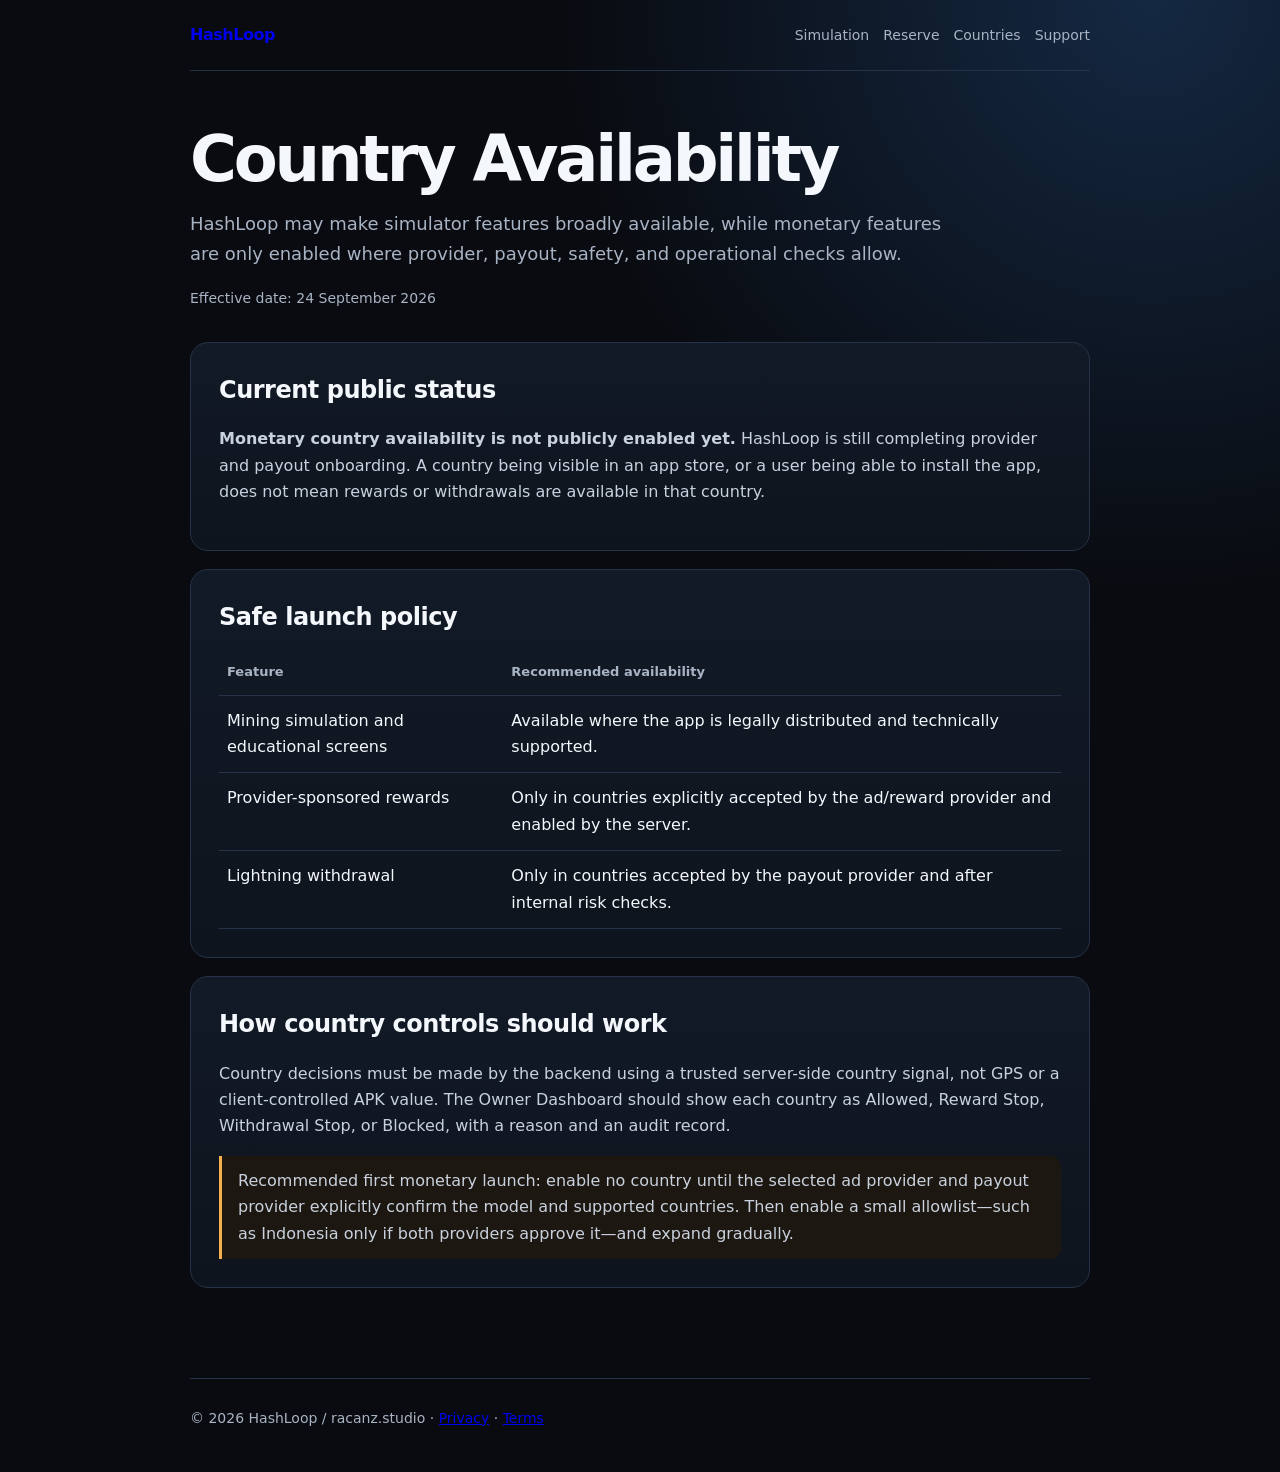
==== country-availability/index.html @ 70f9e94f "docs: add HashLoop public country-availability/index.html" ====
<!doctype html><html lang="en"><head><meta charset="utf-8"><meta name="viewport" content="width=device-width, initial-scale=1"><meta name="description" content="HashLoop may make simulator features broadly available, while monetary features are only enabled where provider, payout, safety, and operational checks allow."><title>Country Availability — HashLoop</title><link rel="stylesheet" href="/assets/site.css"></head><body><div class="wrap"><nav class="nav"><a class="brand" href="/">HashLoop</a><div class="links"><a href="/mining-simulation/">Simulation</a><a href="/reward-reserve/">Reserve</a><a href="/country-availability/">Countries</a><a href="/support/">Support</a></div></nav><main><h1>Country Availability</h1><p class="lead">HashLoop may make simulator features broadly available, while monetary features are only enabled where provider, payout, safety, and operational checks allow.</p><div class="updated">Effective date: 24 September 2026</div><div class="box"><h2>Current public status</h2><p><strong>Monetary country availability is not publicly enabled yet.</strong> HashLoop is still completing provider and payout onboarding. A country being visible in an app store, or a user being able to install the app, does not mean rewards or withdrawals are available in that country.</p></div><div class="box"><h2>Safe launch policy</h2><table class="table"><thead><tr><th>Feature</th><th>Recommended availability</th></tr></thead><tbody><tr><td>Mining simulation and educational screens</td><td>Available where the app is legally distributed and technically supported.</td></tr><tr><td>Provider-sponsored rewards</td><td>Only in countries explicitly accepted by the ad/reward provider and enabled by the server.</td></tr><tr><td>Lightning withdrawal</td><td>Only in countries accepted by the payout provider and after internal risk checks.</td></tr></tbody></table></div><div class="box"><h2>How country controls should work</h2><p>Country decisions must be made by the backend using a trusted server-side country signal, not GPS or a client-controlled APK value. The Owner Dashboard should show each country as Allowed, Reward Stop, Withdrawal Stop, or Blocked, with a reason and an audit record.</p><div class="note warn">Recommended first monetary launch: enable no country until the selected ad provider and payout provider explicitly confirm the model and supported countries. Then enable a small allowlist—such as Indonesia only if both providers approve it—and expand gradually.</div></div></main><footer>© 2026 HashLoop / racanz.studio · <a href="/privacy/">Privacy</a> · <a href="/terms/">Terms</a></footer></div></body></html>
---- assets/site.css ----
:root{--bg:#090b10;--card:#111621;--line:#263247;--text:#f4f7fb;--muted:#a8b3c4;--accent:#8ee6c4;--blue:#7db7ff;--max:900px}*{box-sizing:border-box}html{scroll-behavior:smooth}body{margin:0;font-family:Inter,ui-sans-serif,system-ui,-apple-system,BlinkMacSystemFont,"Segoe UI",sans-serif;background:radial-gradient(circle at 90% 0,#142842 0,transparent 32%),var(--bg);color:var(--text);line-height:1.65}.wrap{width:min(calc(100% - 32px),var(--max));margin:auto}.nav{display:flex;justify-content:space-between;align-items:center;padding:22px 0;border-bottom:1px solid var(--line);gap:16px}.brand{text-decoration:none;font-weight:800;letter-spacing:-.03em}.links{display:flex;gap:14px;flex-wrap:wrap}.links a,.back{color:var(--muted);text-decoration:none;font-size:14px}.links a:hover,.back:hover{color:var(--accent)}main{padding:56px 0 72px}h1{font-size:clamp(38px,7vw,64px);letter-spacing:-.05em;line-height:1;margin:0 0 14px}.lead{font-size:18px;color:var(--muted);max-width:760px}.updated{color:var(--muted);font-size:14px;margin:18px 0 32px}.box{background:linear-gradient(180deg,#121a27,#0e141d);border:1px solid var(--line);border-radius:18px;padding:28px;margin:18px 0}.box h2{margin:0 0 12px;letter-spacing:-.02em}.box h3{margin:24px 0 8px}.box p,.box li{color:#c8d1dd}.note{border-left:3px solid var(--accent);padding:12px 16px;background:#0d181c;color:#c8d1dd;border-radius:0 10px 10px 0}.warn{border-left-color:#f4b04f;background:#1c1710}.pill{display:inline-block;border:1px solid #315144;color:var(--accent);border-radius:999px;padding:5px 10px;font-size:12px;font-weight:700}.btn{display:inline-block;padding:12px 16px;border-radius:11px;text-decoration:none;font-weight:700;background:var(--text);color:#090b10;margin:10px 8px 0 0}.btn.secondary{background:#101824;color:var(--text);border:1px solid var(--line)}footer{border-top:1px solid var(--line);padding:28px 0 42px;color:var(--muted);font-size:14px}.table{width:100%;border-collapse:collapse}.table th,.table td{text-align:left;border-bottom:1px solid var(--line);padding:12px 8px;vertical-align:top}.table th{color:var(--muted);font-size:13px}@media(max-width:640px){.nav{align-items:flex-start;flex-direction:column}.box{padding:22px}.wrap{width:min(calc(100% - 26px),var(--max))}}
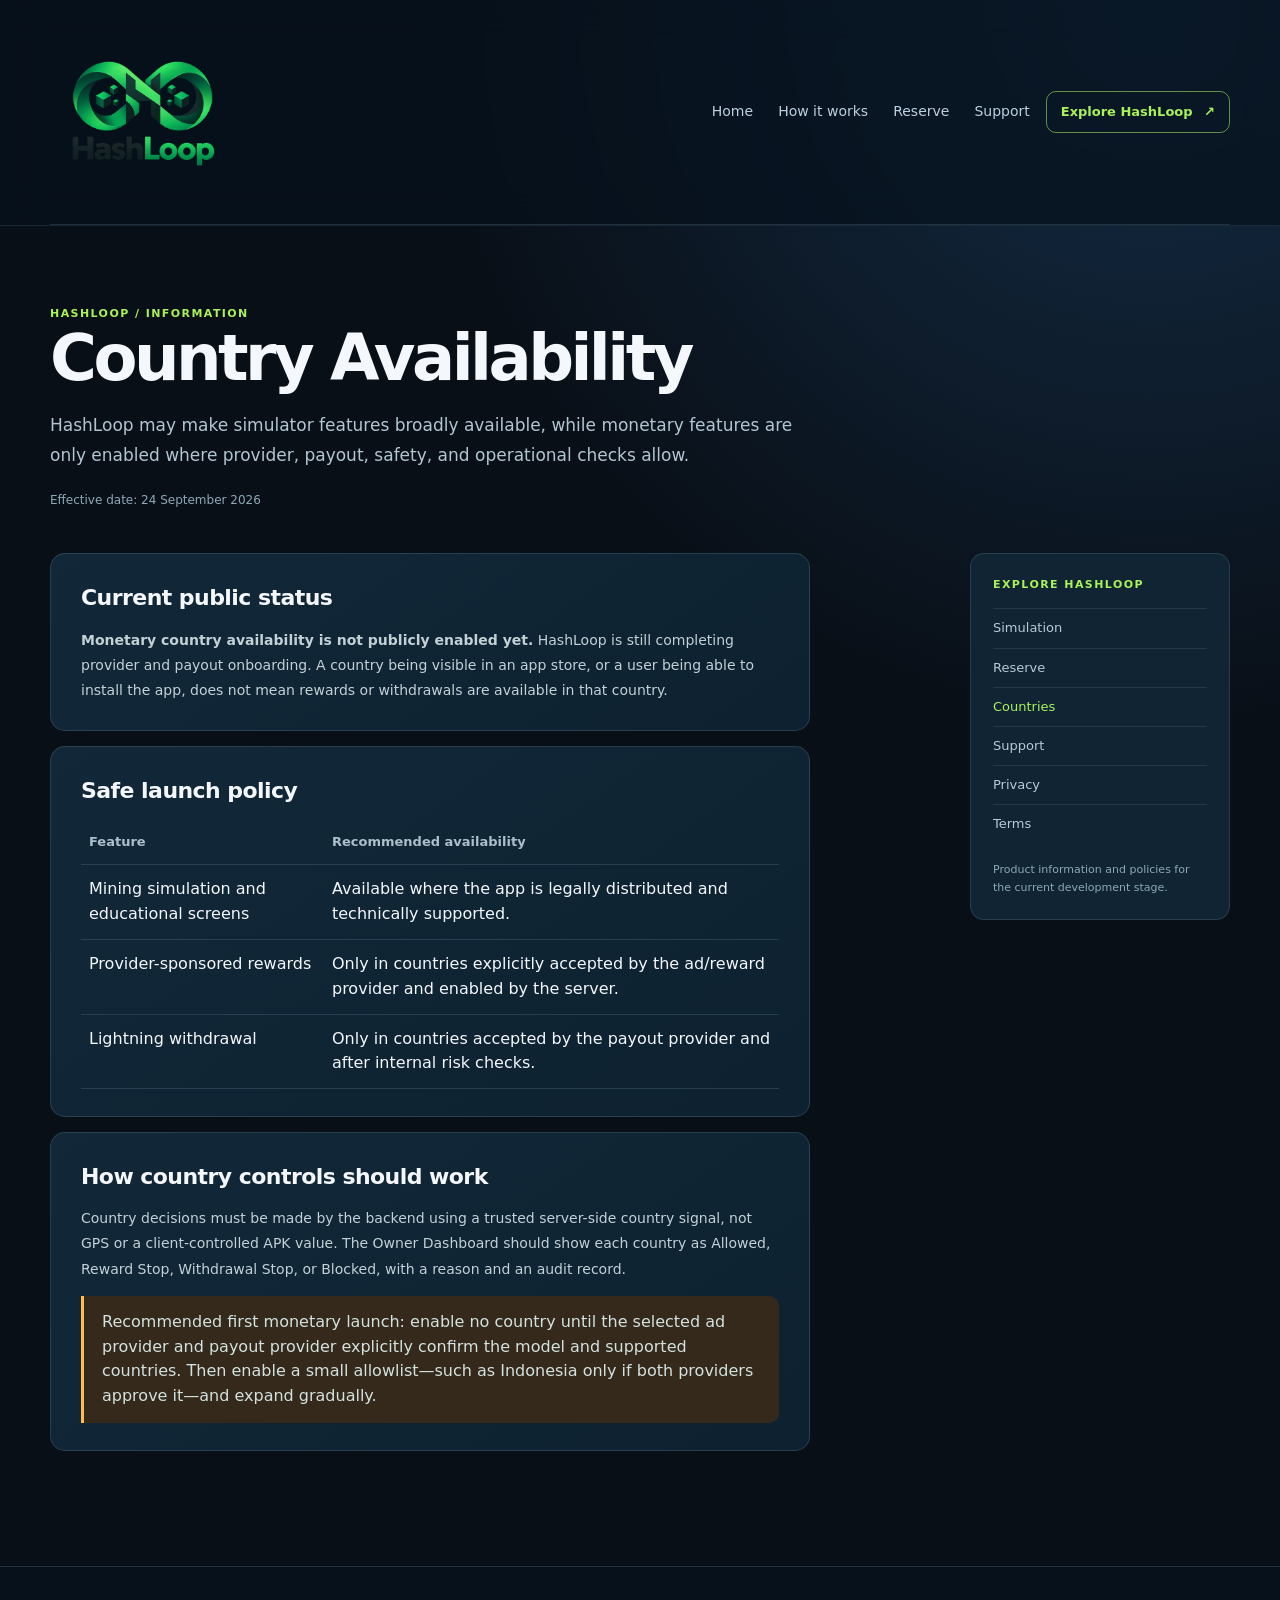
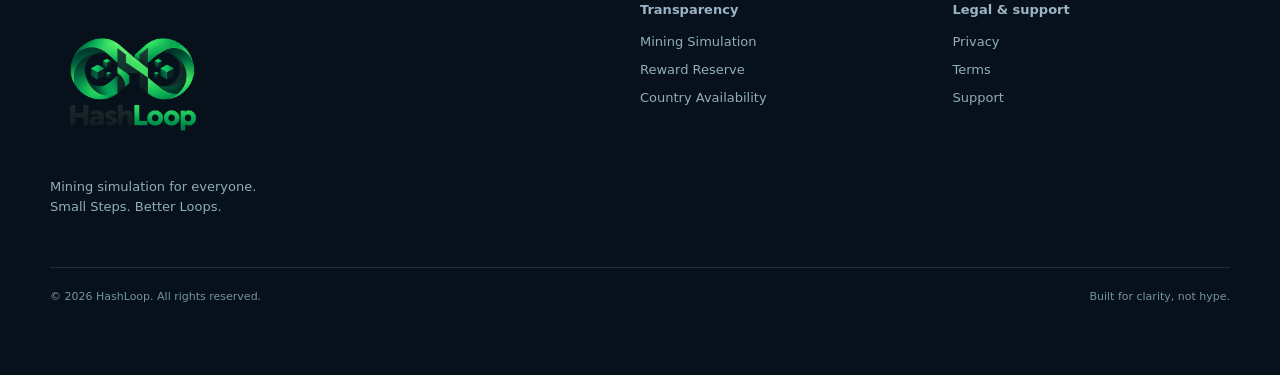
==== commit b59c4790: "Align Country Availability with HashLoop site design" ====
--- a/country-availability/index.html
+++ b/country-availability/index.html
@@ -1 +1,10 @@
-<!doctype html><html lang="en"><head><meta charset="utf-8"><meta name="viewport" content="width=device-width, initial-scale=1"><meta name="description" content="HashLoop may make simulator features broadly available, while monetary features are only enabled where provider, payout, safety, and operational checks allow."><title>Country Availability — HashLoop</title><link rel="stylesheet" href="/assets/site.css"></head><body><div class="wrap"><nav class="nav"><a class="brand" href="/">HashLoop</a><div class="links"><a href="/mining-simulation/">Simulation</a><a href="/reward-reserve/">Reserve</a><a href="/country-availability/">Countries</a><a href="/support/">Support</a></div></nav><main><h1>Country Availability</h1><p class="lead">HashLoop may make simulator features broadly available, while monetary features are only enabled where provider, payout, safety, and operational checks allow.</p><div class="updated">Effective date: 24 September 2026</div><div class="box"><h2>Current public status</h2><p><strong>Monetary country availability is not publicly enabled yet.</strong> HashLoop is still completing provider and payout onboarding. A country being visible in an app store, or a user being able to install the app, does not mean rewards or withdrawals are available in that country.</p></div><div class="box"><h2>Safe launch policy</h2><table class="table"><thead><tr><th>Feature</th><th>Recommended availability</th></tr></thead><tbody><tr><td>Mining simulation and educational screens</td><td>Available where the app is legally distributed and technically supported.</td></tr><tr><td>Provider-sponsored rewards</td><td>Only in countries explicitly accepted by the ad/reward provider and enabled by the server.</td></tr><tr><td>Lightning withdrawal</td><td>Only in countries accepted by the payout provider and after internal risk checks.</td></tr></tbody></table></div><div class="box"><h2>How country controls should work</h2><p>Country decisions must be made by the backend using a trusted server-side country signal, not GPS or a client-controlled APK value. The Owner Dashboard should show each country as Allowed, Reward Stop, Withdrawal Stop, or Blocked, with a reason and an audit record.</p><div class="note warn">Recommended first monetary launch: enable no country until the selected ad provider and payout provider explicitly confirm the model and supported countries. Then enable a small allowlist—such as Indonesia only if both providers approve it—and expand gradually.</div></div></main><footer>© 2026 HashLoop / racanz.studio · <a href="/privacy/">Privacy</a> · <a href="/terms/">Terms</a></footer></div></body></html>+<!doctype html><html lang="en"><head><meta charset="utf-8"><meta name="viewport" content="width=device-width, initial-scale=1"><meta name="description" content="HashLoop may make simulator features broadly available, while monetary features are only enabled where provider, payout, safety, and operational checks allow."><title>Country Availability — HashLoop</title><link rel="stylesheet" href="/assets/site.css"></head><body class="docs">
+ <header class="site-header"><div class="shell nav">
+ <a class="brand brand-logo" href="/" aria-label="HashLoop home"><img src="/assets/hashloop_logo.webp" alt="HashLoop"></a>
+ <nav class="nav-links" aria-label="Main navigation"><a href="/">Home</a><a href="/mining-simulation/">How it works</a><a href="/reward-reserve/">Reserve</a><a href="/support/">Support</a></nav>
+ <a class="nav-cta" href="/">Explore HashLoop <span aria-hidden="true">↗</span></a>
+ </div></header>
+ <main class="shell doc-main"><div class="doc-header"><span class="kicker">HASHLOOP / INFORMATION</span><h1>Country Availability</h1><p class="lead">HashLoop may make simulator features broadly available, while monetary features are only enabled where provider, payout, safety, and operational checks allow.</p><div class="updated">Effective date: 24 September 2026</div></div>
+ <div class="doc-grid"><div class="doc-content"><div class="box"><h2>Current public status</h2><p><strong>Monetary country availability is not publicly enabled yet.</strong> HashLoop is still completing provider and payout onboarding. A country being visible in an app store, or a user being able to install the app, does not mean rewards or withdrawals are available in that country.</p></div><div class="box"><h2>Safe launch policy</h2><table class="table"><thead><tr><th>Feature</th><th>Recommended availability</th></tr></thead><tbody><tr><td>Mining simulation and educational screens</td><td>Available where the app is legally distributed and technically supported.</td></tr><tr><td>Provider-sponsored rewards</td><td>Only in countries explicitly accepted by the ad/reward provider and enabled by the server.</td></tr><tr><td>Lightning withdrawal</td><td>Only in countries accepted by the payout provider and after internal risk checks.</td></tr></tbody></table></div><div class="box"><h2>How country controls should work</h2><p>Country decisions must be made by the backend using a trusted server-side country signal, not GPS or a client-controlled APK value. The Owner Dashboard should show each country as Allowed, Reward Stop, Withdrawal Stop, or Blocked, with a reason and an audit record.</p><div class="note warn">Recommended first monetary launch: enable no country until the selected ad provider and payout provider explicitly confirm the model and supported countries. Then enable a small allowlist—such as Indonesia only if both providers approve it—and expand gradually.</div></div></div><aside class="doc-aside"><b>EXPLORE HASHLOOP</b><a href="/mining-simulation/">Simulation</a><a href="/reward-reserve/">Reserve</a><a href="/country-availability/" aria-current="page">Countries</a><a href="/support/">Support</a><a href="/privacy/">Privacy</a><a href="/terms/">Terms</a><p class="aside-note">Product information and policies for the current development stage.</p></aside></div>
+ </main>
+ <footer class="footer"><div class="shell footer-grid"><div><a class="brand brand-logo footer-logo" href="/"><img src="/assets/hashloop_logo.webp" alt="HashLoop"></a><p>Mining simulation for everyone.<br>Small Steps. Better Loops.</p></div><div><b>Transparency</b><a href="/mining-simulation/">Mining Simulation</a><a href="/reward-reserve/">Reward Reserve</a><a href="/country-availability/">Country Availability</a></div><div><b>Legal &amp; support</b><a href="/privacy/">Privacy</a><a href="/terms/">Terms</a><a href="/support/">Support</a></div></div><div class="shell footer-bottom"><span>© 2026 HashLoop. All rights reserved.</span><span>Built for clarity, not hype.</span></div></footer></body></html>
--- a/assets/site.css
+++ b/assets/site.css
@@ -1 +1,61 @@
-:root{--bg:#090b10;--card:#111621;--line:#263247;--text:#f4f7fb;--muted:#a8b3c4;--accent:#8ee6c4;--blue:#7db7ff;--max:900px}*{box-sizing:border-box}html{scroll-behavior:smooth}body{margin:0;font-family:Inter,ui-sans-serif,system-ui,-apple-system,BlinkMacSystemFont,"Segoe UI",sans-serif;background:radial-gradient(circle at 90% 0,#142842 0,transparent 32%),var(--bg);color:var(--text);line-height:1.65}.wrap{width:min(calc(100% - 32px),var(--max));margin:auto}.nav{display:flex;justify-content:space-between;align-items:center;padding:22px 0;border-bottom:1px solid var(--line);gap:16px}.brand{text-decoration:none;font-weight:800;letter-spacing:-.03em}.links{display:flex;gap:14px;flex-wrap:wrap}.links a,.back{color:var(--muted);text-decoration:none;font-size:14px}.links a:hover,.back:hover{color:var(--accent)}main{padding:56px 0 72px}h1{font-size:clamp(38px,7vw,64px);letter-spacing:-.05em;line-height:1;margin:0 0 14px}.lead{font-size:18px;color:var(--muted);max-width:760px}.updated{color:var(--muted);font-size:14px;margin:18px 0 32px}.box{background:linear-gradient(180deg,#121a27,#0e141d);border:1px solid var(--line);border-radius:18px;padding:28px;margin:18px 0}.box h2{margin:0 0 12px;letter-spacing:-.02em}.box h3{margin:24px 0 8px}.box p,.box li{color:#c8d1dd}.note{border-left:3px solid var(--accent);padding:12px 16px;background:#0d181c;color:#c8d1dd;border-radius:0 10px 10px 0}.warn{border-left-color:#f4b04f;background:#1c1710}.pill{display:inline-block;border:1px solid #315144;color:var(--accent);border-radius:999px;padding:5px 10px;font-size:12px;font-weight:700}.btn{display:inline-block;padding:12px 16px;border-radius:11px;text-decoration:none;font-weight:700;background:var(--text);color:#090b10;margin:10px 8px 0 0}.btn.secondary{background:#101824;color:var(--text);border:1px solid var(--line)}footer{border-top:1px solid var(--line);padding:28px 0 42px;color:var(--muted);font-size:14px}.table{width:100%;border-collapse:collapse}.table th,.table td{text-align:left;border-bottom:1px solid var(--line);padding:12px 8px;vertical-align:top}.table th{color:var(--muted);font-size:13px}@media(max-width:640px){.nav{align-items:flex-start;flex-direction:column}.box{padding:22px}.wrap{width:min(calc(100% - 26px),var(--max))}}+:root{--ink:#07121d;--ink2:#0b1b2a;--panel:#10273a;--line:rgba(167,207,228,.16);--white:#f6fbff;--muted:#9cb4c6;--lime:#a9f25b;--cyan:#42c8ff;--orange:#ffbd50;--max:1180px}*{box-sizing:border-box}html{scroll-behavior:smooth}body{margin:0;font-family:Inter,ui-sans-serif,system-ui,-apple-system,BlinkMacSystemFont,"Segoe UI",sans-serif;background:#07121d;color:var(--white);line-height:1.55}.landing{overflow-x:hidden;background:linear-gradient(180deg,#06111d 0,#071828 58%,#07121d 100%)}a{color:inherit}.shell{width:min(calc(100% - 48px),var(--max));margin:0 auto}.site-header{position:relative;z-index:10;border-bottom:1px solid rgba(172,218,239,.1);background:rgba(6,17,29,.72);backdrop-filter:blur(18px)}.nav{min-height:80px;display:flex;align-items:center;gap:26px}.brand-logo{display:flex;align-items:center;width:180px}.brand-logo img{display:block;width:100%;height:auto}.nav-links{margin-left:auto;display:flex;gap:25px;align-items:center}.nav-links a{font-size:14px;text-decoration:none;color:#bdd0df;transition:.2s}.nav-links a:hover{color:var(--lime)}.nav-cta{font-size:13px;border:1px solid rgba(169,242,91,.55);color:var(--lime);padding:10px 14px;border-radius:10px;text-decoration:none;font-weight:700;white-space:nowrap}.nav-cta span{margin-left:7px}.aurora{position:absolute;z-index:0;pointer-events:none;border-radius:50%;filter:blur(18px);opacity:.3}.aurora-one{width:520px;height:520px;right:-160px;top:20px;background:radial-gradient(circle,#1379c7,transparent 66%)}.aurora-two{width:420px;height:420px;left:-240px;top:430px;background:radial-gradient(circle,#457b3a,transparent 65%)}.hero{position:relative;z-index:1;display:grid;grid-template-columns:1.02fr .98fr;gap:40px;min-height:640px;align-items:center;padding:66px 0 58px}.eyebrow,.kicker{font-size:11px;font-weight:800;letter-spacing:.13em;color:var(--lime);text-transform:uppercase}.eyebrow{display:flex;align-items:center;gap:9px;margin-bottom:20px}.eyebrow i{width:8px;height:8px;background:var(--lime);border-radius:50%;box-shadow:0 0 16px var(--lime)}h1,h2,h3,p{margin-top:0}.hero h1{font-size:clamp(43px,5.7vw,76px);letter-spacing:-.065em;line-height:.98;margin-bottom:23px;max-width:630px}.hero h1 em,.feature-intro em{font-style:normal;color:var(--lime)}.hero-lead{font-size:18px;color:#b6cad8;max-width:570px;margin-bottom:28px}.hero-actions{display:flex;flex-wrap:wrap;gap:10px}.button{display:inline-flex;align-items:center;justify-content:center;gap:16px;padding:13px 18px;border-radius:10px;text-decoration:none;font-size:14px;font-weight:800;transition:transform .2s,box-shadow .2s}.button:hover{transform:translateY(-2px)}.button.primary{background:var(--lime);color:#0a1b22;box-shadow:0 8px 25px rgba(169,242,91,.12)}.button.ghost{border:1px solid var(--line);color:var(--white);background:rgba(13,35,50,.42)}.button.light{background:#e8f5ff;color:#102339;white-space:nowrap}.hero-trust{display:flex;flex-wrap:wrap;gap:16px;margin-top:28px;color:#95adbf;font-size:12px}.hero-trust b{color:var(--lime);margin-right:4px}.hero-visual{height:520px;position:relative;display:flex;justify-content:center;align-items:center}.phone{position:relative;z-index:2;width:286px;min-height:496px;padding:12px 13px 13px;background:linear-gradient(145deg,#14334d,#071622 70%);border:1px solid rgba(185,228,255,.24);border-radius:34px;box-shadow:0 28px 70px rgba(0,0,0,.47),inset 0 1px rgba(255,255,255,.12);transform:rotate(4deg)}.phone-top{display:flex;justify-content:space-between;font-size:8px;color:#d7e6ef;align-items:center;padding:0 3px 10px}.notch{width:75px;height:13px;background:#03101a;border-radius:12px}.app-top{display:flex;align-items:center;gap:7px;font-size:12px;font-weight:800}.app-top img{width:27px;height:27px;object-fit:contain}.app-top button{margin-left:auto;border:0;background:transparent;color:#bdd6e4;font-size:18px}.hello{font-size:15px;font-weight:800;margin:17px 3px 12px}.hello span{color:var(--orange)}.hello small{display:block;font-size:9px;color:#87a5b8;font-weight:500;margin-top:1px}.balance-card{background:linear-gradient(115deg,#103654,#12304c 53%,#195662);border:1px solid rgba(73,200,255,.23);border-radius:14px;padding:13px;display:flex;justify-content:space-between}.balance-card small,.power-row small{display:block;color:#9dbacb;font-size:8px}.balance-card strong{display:block;font-size:15px;margin:3px 0}.balance-card em{font-style:normal;font-size:8px;color:#a9c3d2;display:block;width:160px}.gem{font-size:36px;color:#54ddff;line-height:.9;filter:drop-shadow(0 0 8px #38b9e5)}.power-row{display:flex;justify-content:space-between;margin:11px 0;padding:10px 12px;background:#0b2134;border:1px solid rgba(159,206,235,.12);border-radius:12px}.power-row b{font-size:12px}.signal{display:flex;align-items:end;gap:2px}.signal span{width:4px;background:var(--lime);border-radius:2px}.signal span:nth-child(1){height:5px}.signal span:nth-child(2){height:8px}.signal span:nth-child(3){height:12px}.signal span:nth-child(4){height:15px}.claim-preview{display:flex;align-items:center;gap:8px;padding:10px;border-radius:13px;background:#0c2030}.preview-icon{width:30px;height:30px;display:grid;place-items:center;border-radius:9px;background:#203a26;color:var(--lime)}.claim-preview strong{display:block;font-size:11px}.claim-preview small{display:block;color:#8faabb;font-size:8px}.claim-preview button{margin-left:auto;background:var(--lime);color:#112419;border:0;border-radius:8px;padding:7px 9px;font-size:9px;font-weight:800}.mini-nav{display:flex;justify-content:space-around;border-top:1px solid rgba(192,226,244,.13);margin-top:19px;padding-top:9px}.mini-nav b{display:flex;flex-direction:column;align-items:center;font-size:14px;color:#d0e0e8}.mini-nav b:first-child{color:var(--lime)}.mini-nav small{font-size:7px;margin-top:2px}.orbit{position:absolute;border:1px solid rgba(72,200,255,.17);border-radius:50%;z-index:1}.orbit-a{width:440px;height:440px}.orbit-b{width:340px;height:340px;border-style:dashed;animation:spin 22s linear infinite}@keyframes spin{to{transform:rotate(360deg)}}.float-card{position:absolute;z-index:4;display:flex;gap:10px;align-items:center;padding:11px 13px;background:rgba(13,36,53,.86);border:1px solid rgba(181,225,244,.17);border-radius:12px;backdrop-filter:blur(8px);box-shadow:0 18px 34px rgba(0,0,0,.22)}.float-card b{font-size:10px;display:block}.float-card small{display:block;font-size:8px;color:#a4bfce}.card-one{top:62px;right:0}.card-two{bottom:61px;left:2px}.float-icon{color:var(--orange);font-size:20px}.ok{background:#243f2a;color:var(--lime);display:grid;place-items:center;width:22px;height:22px;border-radius:50%;font-size:12px}.strip{position:relative;z-index:1;border-top:1px solid rgba(172,218,239,.1);border-bottom:1px solid rgba(172,218,239,.1);background:#0c2133}.strip-inner{min-height:57px;display:flex;gap:24px;justify-content:space-between;align-items:center;color:#9dc6d8;font-size:10px;font-weight:800;letter-spacing:.1em}.strip i{width:4px;height:4px;background:var(--lime);border-radius:50%}.section{padding:115px 0}.section-heading{display:flex;justify-content:space-between;gap:40px;align-items:end;margin-bottom:42px}.section-heading h2,.feature-intro h2,.safety h2,.faq h2,.cta h2{font-size:clamp(32px,4vw,53px);letter-spacing:-.055em;line-height:1.02;margin:10px 0 0}.section-heading p{max-width:360px;color:var(--muted);margin:0}.steps{display:grid;grid-template-columns:repeat(3,1fr);gap:16px}.step{padding:23px;border:1px solid var(--line);background:linear-gradient(145deg,rgba(20,52,74,.52),rgba(9,26,39,.52));border-radius:17px;position:relative;overflow:hidden}.step-num{position:absolute;right:20px;top:17px;color:#578096;font-weight:800;font-size:12px}.step-art{width:46px;height:46px;display:grid;place-items:center;border-radius:13px;margin-bottom:45px;font-size:24px}.art-account{background:#203a55;color:#54d7ff}.art-power{background:#2d3e22;color:var(--lime)}.art-track{background:#453721;color:var(--orange)}.step h3{font-size:19px;letter-spacing:-.03em;margin-bottom:8px}.step p,.feature-card p{color:var(--muted);font-size:14px;margin-bottom:0}.feature-section{padding:96px 0;background:linear-gradient(180deg,rgba(11,34,51,.3),rgba(17,47,64,.65));border-top:1px solid var(--line);border-bottom:1px solid var(--line)}.feature-grid{display:grid;grid-template-columns:.75fr 1.25fr;gap:55px;align-items:center}.feature-intro p{color:var(--muted);margin:22px 0}.text-link{font-size:14px;font-weight:800;color:var(--lime);text-decoration:none}.text-link span{padding-left:5px}.feature-cards{display:grid;grid-template-columns:1fr 1fr;gap:14px}.feature-card{padding:20px;border-radius:16px;border:1px solid var(--line);background:linear-gradient(155deg,#16344b,#0d2638);min-height:225px}.feature-card.large{grid-row:span 2;background:linear-gradient(165deg,#163e4a,#0d2a36);min-height:464px}.feature-head{display:flex;justify-content:space-between;align-items:center}.feature-icon{display:grid;place-items:center;width:39px;height:39px;border-radius:11px;font-size:21px}.feature-icon.lime{color:var(--lime);background:#2d482a}.feature-icon.blue{color:#5dd3ff;background:#1e4059}.feature-icon.orange{color:var(--orange);background:#574020}.card-label{font-size:9px;font-weight:800;color:#9db6c7;letter-spacing:.1em}.feature-card h3{font-size:20px;letter-spacing:-.035em;margin:22px 0 7px}.home-mini{display:flex;align-items:center;justify-content:space-between;margin-top:60px;padding:15px;border-radius:12px;background:rgba(4,19,28,.36);border:1px solid rgba(169,242,91,.13)}.home-mini small{display:block;font-size:8px;color:#93b0bf}.home-mini b{font-size:13px}.home-mini span{color:var(--lime);font-size:18px}.calendar-mini{display:grid;grid-template-columns:repeat(7,1fr);gap:5px;margin-top:39px}.calendar-mini i{aspect-ratio:1;border-radius:5px;background:#1f4453;border:1px solid #356c77}.calendar-mini i:nth-child(2),.calendar-mini i:nth-child(5){background:#496b2b;border-color:#81bd47}.wallet-mini{display:flex;gap:12px;align-items:center;margin-top:37px}.wallet-mini>span{display:grid;place-items:center;width:30px;height:30px;border-radius:50%;background:#523f23;color:var(--orange)}.wallet-mini div{flex:1}.wallet-mini i{display:block;height:8px;border-radius:6px;background:#254054;margin:7px 0}.wallet-mini i:last-child{width:62%;background:#2d5a68}.safety{padding:110px 0}.safety-banner{padding:45px;display:flex;justify-content:space-between;gap:30px;align-items:end;background:radial-gradient(circle at 75% 10%,#1a6271 0,transparent 32%),linear-gradient(120deg,#153f40,#123344);border-radius:21px;border:1px solid rgba(136,225,206,.25)}.safety-banner h2{margin-bottom:18px}.safety-banner p{max-width:730px;color:#bed5dd;margin-bottom:0}.safety-grid{display:grid;grid-template-columns:repeat(3,1fr);gap:25px;padding:34px 18px 0}.safety-grid article span{font-size:11px;color:var(--lime);font-weight:800}.safety-grid h3{margin:10px 0 5px;font-size:17px}.safety-grid p{margin:0;color:var(--muted);font-size:14px}.faq{padding:35px 0 110px;display:grid;grid-template-columns:.8fr 1.2fr;gap:70px}.faq-list details{border-bottom:1px solid var(--line);padding:17px 0}.faq-list summary{list-style:none;cursor:pointer;display:flex;justify-content:space-between;gap:15px;font-weight:750;font-size:17px}.faq-list summary::-webkit-details-marker{display:none}.faq-list summary span{color:var(--lime);font-size:22px;font-weight:400}.faq-list details[open] summary span{transform:rotate(45deg)}.faq-list p{color:var(--muted);font-size:14px;max-width:650px;margin:13px 35px 0 0}.cta{margin-bottom:102px;padding:47px;display:flex;justify-content:space-between;gap:35px;align-items:end;border-radius:20px;background:linear-gradient(105deg,#bbf76b,#78e5ad);color:#0a2229}.cta .kicker{color:#315b34}.cta h2{margin:11px 0 0}.cta p{max-width:350px;color:#244c4a}.cta .primary{background:#0b2934;color:white}.footer{border-top:1px solid var(--line);padding-top:46px;background:#06111b}.footer-grid{display:grid;grid-template-columns:2fr 1fr 1fr;gap:35px}.footer-logo{width:160px}.footer p{color:#91adbd;font-size:13px;margin:14px 0}.footer-grid b{font-size:13px;display:block;margin:5px 0 12px}.footer-grid a:not(.brand){display:block;text-decoration:none;color:#91adbd;font-size:13px;margin:8px 0}.footer-grid a:not(.brand):hover{color:var(--lime)}.footer-bottom{border-top:1px solid var(--line);margin-top:40px;padding:20px 0 28px;display:flex;justify-content:space-between;color:#7892a3;font-size:11px}@media(max-width:820px){.nav-links{display:none}.nav-cta{margin-left:auto}.hero{grid-template-columns:1fr;padding-top:62px}.hero-visual{height:450px}.section-heading,.feature-grid,.faq{grid-template-columns:1fr;display:grid;gap:24px}.section-heading{align-items:start}.steps,.safety-grid{grid-template-columns:1fr}.feature-cards{max-width:630px}.safety-banner,.cta{align-items:start;flex-direction:column}.faq{padding-top:20px}.footer-grid{grid-template-columns:1.5fr 1fr 1fr}}@media(max-width:540px){.shell{width:min(calc(100% - 28px),var(--max))}.nav{min-height:66px}.brand-logo{width:148px}.nav-cta{font-size:11px;padding:8px 10px}.hero{padding-top:43px;min-height:0}.hero h1{font-size:44px}.hero-lead{font-size:16px}.hero-visual{height:415px;transform:scale(.89);transform-origin:center}.float-card{display:none}.strip-inner{gap:9px;font-size:8px}.strip-inner span:nth-of-type(n+4),.strip-inner i:nth-of-type(n+3){display:none}.section,.safety{padding:72px 0}.steps{gap:11px}.step{padding:19px}.feature-section{padding:72px 0}.feature-cards{grid-template-columns:1fr}.feature-card.large{grid-row:auto;min-height:300px}.home-mini{margin-top:35px}.safety-banner,.cta{padding:28px}.safety-grid{padding:29px 3px 0}.faq{padding-bottom:72px}.cta{margin-bottom:72px}.footer-grid{grid-template-columns:1fr 1fr;gap:25px}.footer-grid>div:first-child{grid-column:span 2}.footer-bottom{gap:10px;flex-direction:column}}
+/* Documentation pages retain a calm, readable layout. */
+body:not(.landing){background:radial-gradient(circle at 90% 0,#142d46 0,transparent 32%),#090f17;color:#f4f7fb}
+body:not(.landing) .wrap{width:min(calc(100% - 32px),900px);margin:auto}
+body:not(.landing) .nav{display:flex;justify-content:space-between;align-items:center;padding:22px 0;border-bottom:1px solid var(--line);gap:16px}
+body:not(.landing) .brand{font-size:20px;font-weight:800;letter-spacing:-.03em;text-decoration:none}
+body:not(.landing) .links{margin-left:0;display:flex;gap:14px;flex-wrap:wrap}
+body:not(.landing) .links a,body:not(.landing) .back{color:var(--muted);text-decoration:none;font-size:14px}
+body:not(.landing) .links a:hover,body:not(.landing) .back:hover{color:var(--lime)}
+body:not(.landing) main{padding:56px 0 72px}
+body:not(.landing) h1{font-size:clamp(38px,7vw,64px);letter-spacing:-.05em;line-height:1;margin:0 0 14px}
+body:not(.landing) .lead{font-size:18px;color:var(--muted);max-width:760px}
+body:not(.landing) .updated{color:var(--muted);font-size:14px;margin:18px 0 32px}
+body:not(.landing) .box{background:linear-gradient(180deg,#121f2d,#0d1722);border:1px solid var(--line);border-radius:18px;padding:28px;margin:18px 0}
+body:not(.landing) .box h2{margin:0 0 12px;letter-spacing:-.02em}
+body:not(.landing) .box h3{margin:24px 0 8px}
+body:not(.landing) .box p,body:not(.landing) .box li{color:#c8d1dd}
+body:not(.landing) .note{border-left:3px solid var(--lime);padding:12px 16px;background:#0d2526;color:#c8d1dd;border-radius:0 10px 10px 0}
+body:not(.landing) .warn{border-left-color:#f4b04f;background:#1c1710}
+body:not(.landing) .pill{display:inline-block;border:1px solid #3d6f55;color:var(--lime);border-radius:999px;padding:5px 10px;font-size:12px;font-weight:700}
+body:not(.landing) .btn{display:inline-block;padding:12px 16px;border-radius:11px;text-decoration:none;font-weight:700;background:var(--lime);color:#0b1c23;margin:10px 8px 0 0}
+body:not(.landing) .btn.secondary{background:#122237;color:var(--white);border:1px solid var(--line)}
+body:not(.landing) footer{border-top:1px solid var(--line);padding:28px 0 42px;color:var(--muted);font-size:14px}
+body:not(.landing) .table{width:100%;border-collapse:collapse}
+body:not(.landing) .table th,body:not(.landing) .table td{text-align:left;border-bottom:1px solid var(--line);padding:12px 8px;vertical-align:top}
+body:not(.landing) .table th{color:var(--muted);font-size:13px}
+@media(max-width:640px){body:not(.landing) .nav{align-items:flex-start;flex-direction:column}body:not(.landing) .box{padding:22px}body:not(.landing) .wrap{width:min(calc(100% - 26px),900px)}}
+/* Shared documentation layout */
+.docs{background:linear-gradient(180deg,#081521 0,#0a1b29 36%,#07121d 100%);color:#f6fbff}
+.docs .doc-main{padding:74px 0 100px;max-width:1180px}
+.docs .doc-header{max-width:790px;margin-bottom:44px}
+.docs .doc-header .kicker{margin-bottom:17px}
+.docs .doc-header h1{font-size:clamp(42px,5vw,68px);line-height:1.04;letter-spacing:-.055em;margin:0 0 20px}
+.docs .doc-header .lead{font-size:17px;line-height:1.75;color:#b2c6d2;margin:0}
+.docs .doc-header .updated{font-size:12px;color:#8ca9b8;margin:20px 0 0}
+.docs .doc-grid{display:grid;grid-template-columns:minmax(0,760px) 260px;justify-content:space-between;gap:55px}
+.docs .doc-content .box{margin:0 0 15px;background:linear-gradient(145deg,#122838,#0d2130);border:1px solid rgba(167,207,228,.16);border-radius:15px;padding:27px 30px}
+.docs .doc-content .box h2{font-size:22px;letter-spacing:-.025em;margin:0 0 12px}
+.docs .doc-content .box h3{font-size:16px;margin:22px 0 8px}
+.docs .doc-content .box p,.docs .doc-content .box li{color:#c3d1d7;font-size:14px;line-height:1.8}
+.docs .doc-content .box p:last-child{margin-bottom:0}
+.docs .doc-content .box a,.docs .doc-content a{color:#a9f25b;text-underline-offset:3px}
+.docs .doc-content .box a:hover{color:#d9ffaf}
+.docs .doc-content .note{background:#123329;border-left:3px solid #a9f25b;padding:14px 18px;border-radius:0 10px 10px 0;color:#d3e2df}
+.docs .doc-content .warn{background:#35291c;border-left-color:#ffbd50}
+.docs .doc-content .table{width:100%;border-collapse:collapse}
+.docs .doc-content .table th,.docs .doc-content .table td{padding:12px 8px;text-align:left;border-bottom:1px solid rgba(167,207,228,.16);vertical-align:top}
+.docs .doc-content .table th{color:#adbfcb;font-size:13px}
+.docs .doc-aside{align-self:start;position:sticky;top:22px;padding:22px;border:1px solid rgba(167,207,228,.15);border-radius:14px;background:#102433}
+.docs .doc-aside b{display:block;font-size:11px;letter-spacing:.13em;color:#a9f25b;margin-bottom:15px}
+.docs .doc-aside a{display:block;padding:9px 0;border-top:1px solid rgba(167,207,228,.12);font-size:13px;color:#b5cbd6;text-decoration:none}
+.docs .doc-aside a:hover,.docs .doc-aside a[aria-current="page"]{color:#a9f25b}
+.docs .doc-aside .aside-note{font-size:11px;line-height:1.6;color:#8ca8b8;margin:18px 0 0}
+.docs .footer{border-top:1px solid rgba(167,207,228,.16)}
+.docs .footer-grid{display:grid;grid-template-columns:2fr 1fr 1fr;gap:35px}
+.docs .footer-grid p{font-size:13px;color:#91adbd}
+.docs .footer-grid a{display:block;text-decoration:none;color:#91adbd;font-size:13px;margin:8px 0}
+.docs .footer-grid a:hover{color:#a9f25b}
+.docs .footer-bottom{border-top:1px solid rgba(167,207,228,.16);display:flex;justify-content:space-between;padding-top:20px;margin-top:36px;color:#7892a3;font-size:11px}
+@media(max-width:850px){.docs .doc-grid{grid-template-columns:1fr}.docs .doc-aside{position:static;order:-1}.docs .doc-aside a{display:inline-block;margin-right:18px}.docs .doc-aside .aside-note{display:none}}
+@media(max-width:540px){.docs .doc-main{padding:48px 0 72px}.docs .doc-header{margin-bottom:30px}.docs .doc-content .box{padding:22px}.docs .footer-grid{grid-template-columns:1fr 1fr}.docs .footer-grid>div:first-child{grid-column:span 2}.docs .footer-bottom{flex-direction:column;gap:8px}}
